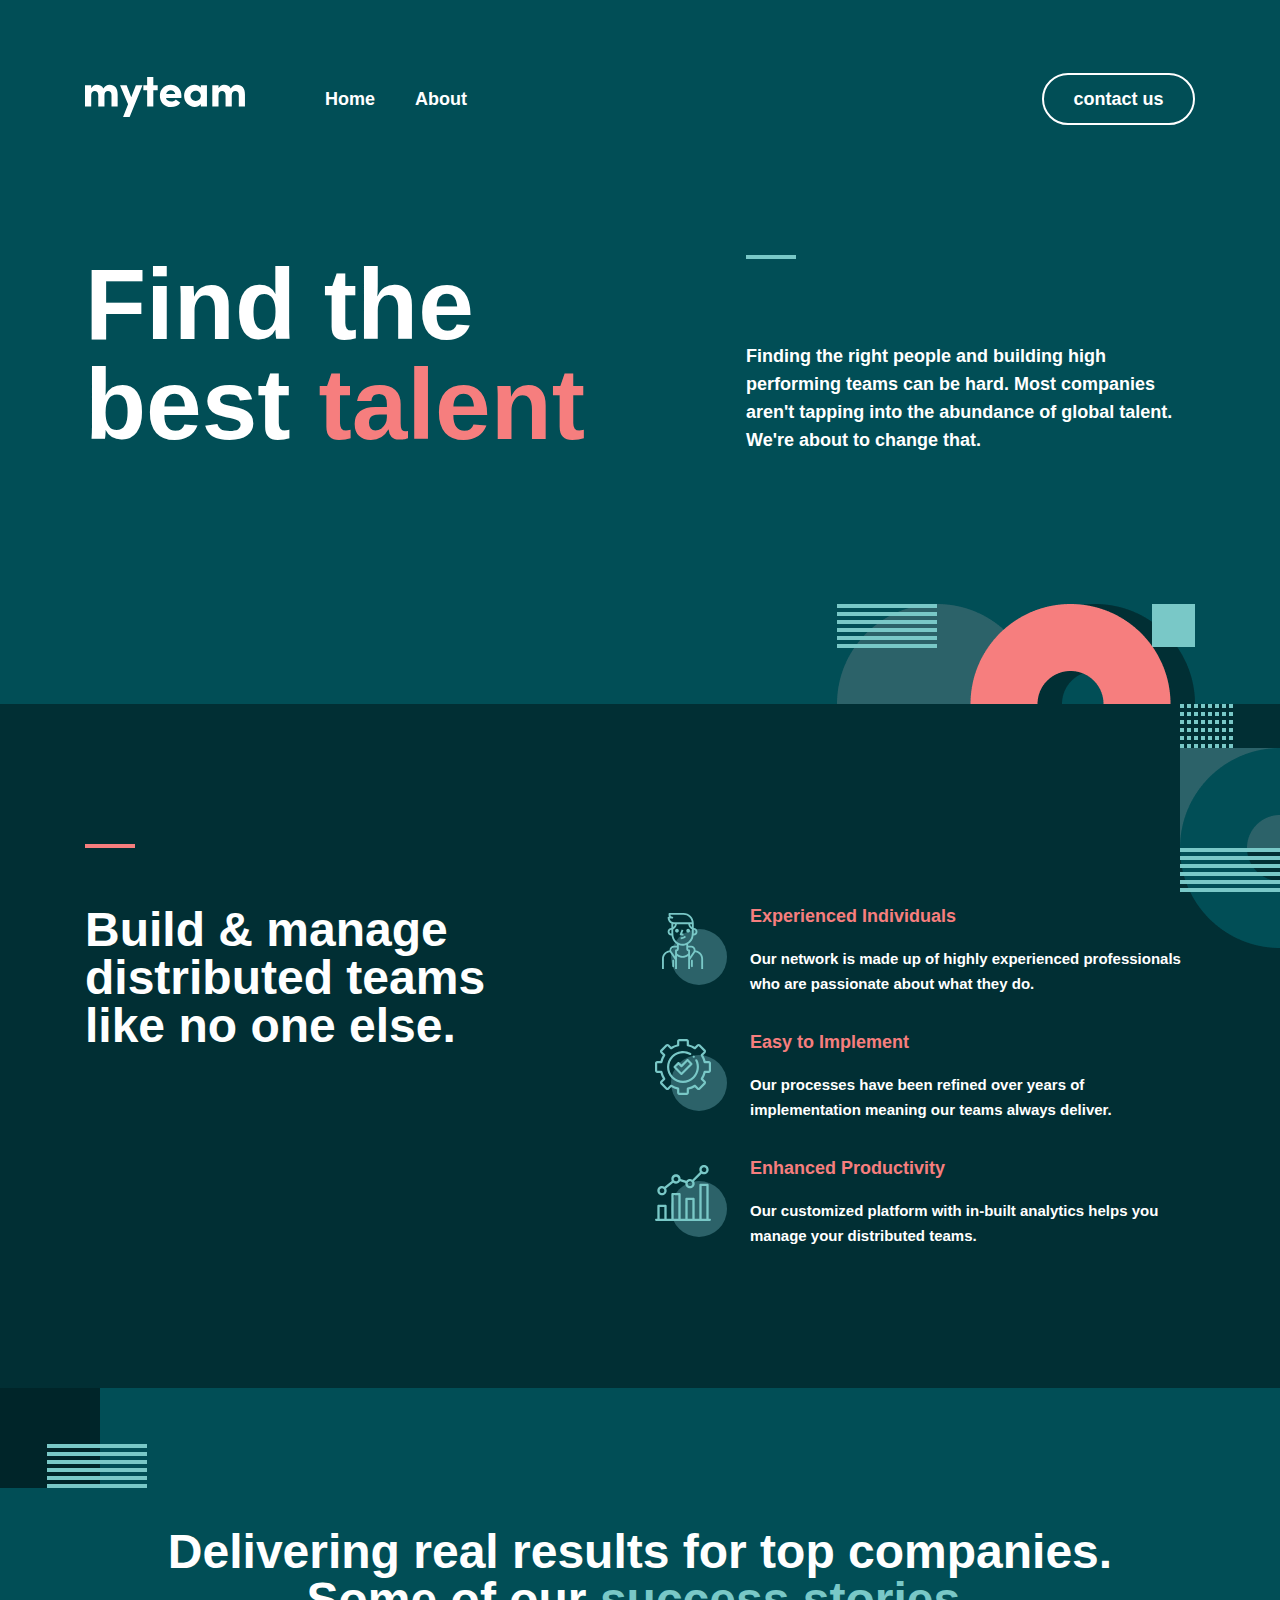
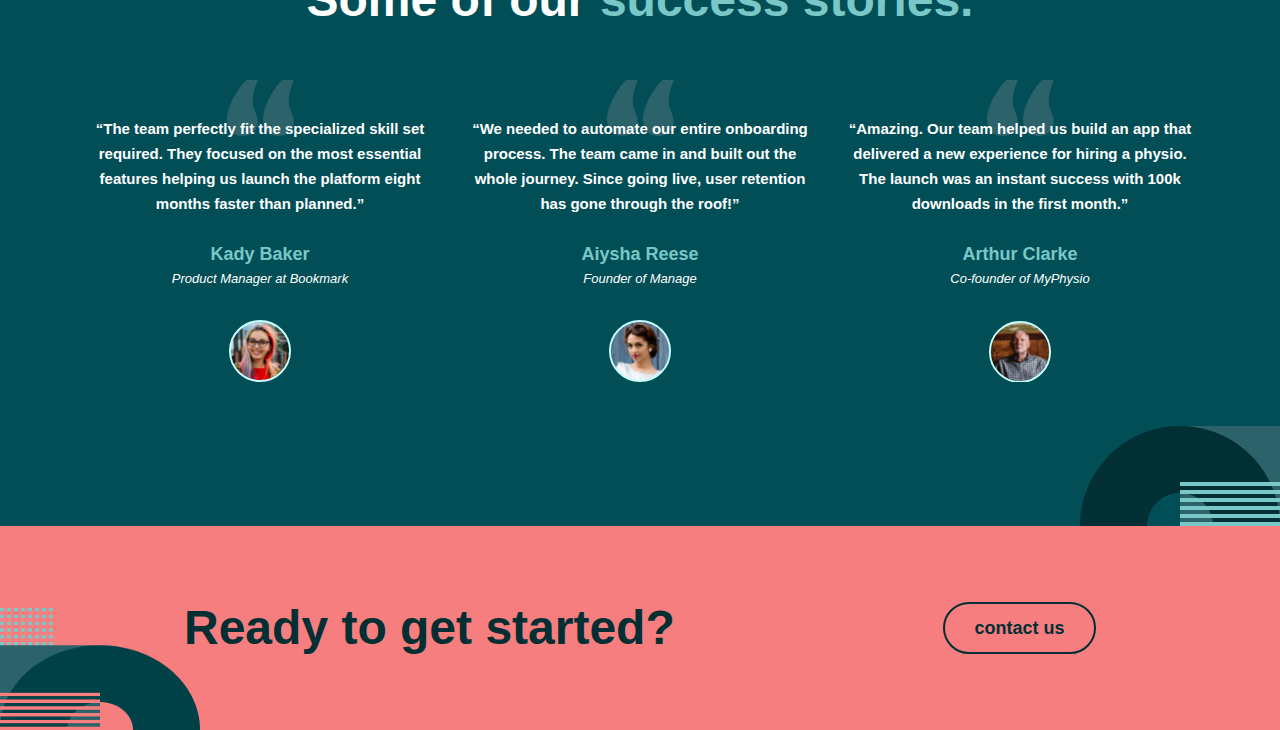
==== index.html @ 036b28e1 "initial commit" ====
<!DOCTYPE html>
<html lang="en">
<head>
    <meta charset="UTF-8">
    <meta name="viewport" content="width=device-width, initial-scale=1.0">
    <!-- <link rel="icon" href="__"> -->
    <link rel="stylesheet" href="./css/main.css">
    <title>Change Title</title>
</head>
<body>
    <!-- Site Header -->
    <header class="site-header">
        <div class="container">
            <div class="header">
                <div  class="header__logo-wrapper">
                       <a class="header__logo-link" href="/">
                            <img class="header__logo-img" src="./images/myteam-logo.svg" alt="Logo img" width="160" height="40">
                       </a>
                    <nav class="header__navbar nav">
                        <ul class="nav__list">
                            <li class="nav__item">
                                <a href="./index.html" class="nav__link">Home</a>
                            </li>
                            <li class="nav-item">
                                <a href="./about.html" class="nav__link">About</a>
                            </li>
                        </ul>
                    </nav>
                </div>
                <a class="header__contact-us-link" href="./contact-us.html"> contact us</a>
                <button class="header__btn-hmb">
                        <img src="./images/hamburger-icon.svg" alt="icom img" width="20" height="17">
                </button>
            </div>
        </div>
    </header>
    <!-- Site Header -->
    <main>
        <!-- Hero section  -->
        <section class="hero-section">
            <div class="container">
                <div class="hero">
                    <div class="hero__title-wrapper">
                        <h1 class="hero__title">Find the best <span class="hero__title hero__title--span">talent</span></h1>
                    </div>
                    <div class="hero__text-wrapper">
                        <span class="hero__text-line"></span>
                        <p class="hero__text">Finding the right people and building high performing teams can be hard. Most companies aren't tapping into the abundance of global talent. We're about to change that.</p>
                    </div>
                </div>
            </div>
        </section>
        <section class="scetion__build">
            <div class="container">
                <div class="build">
                    <div class="build__title-wrapper">
                        <span class="build__title-line"></span>
                        <h2 class="build__title">Build & manage distributed teams like no one else.</h2>
                    </div>
                    <ul class="build__list">
                        <li class="build__item">
                            <img class="build__item-img" src="./images/man.svg" alt="man img" width="72" height="72">
                            <div class="build__item-content">
                                <h3 class="build__subtitle">Experienced Individuals</h3>
                                <p class="build__subtext">Our network is made up of highly experienced professionals who are passionate about what they do.</p>
                            </div>
                        </li>
                        <li class="build__item">
                            <img class="build__item-img" src="./images/settings.svg" alt="man img" width="72" height="72">
                            <div class="build__item-content">
                                <h3 class="build__subtitle">Easy to Implement</h3>
                                <p class="build__subtext">Our processes have been refined over years of implementation meaning our teams always deliver.</p>
                            </div>
                        </li>
                        <li class="build__item">
                            <img class="build__item-img" src="./images/result.svg" alt="man img" width="72" height="72">
                            <div class="build__item-content">
                                <h3 class="build__subtitle">Enhanced Productivity</h3>
                                <p class="build__subtext">Our customized platform with in-built analytics helps you manage your distributed teams.</p>
                            </div>
                        </li>
                    </ul>
                </div>
            </div>
        </section>
        <section class="deliver-section">
            <div class="container deliver">
                    <div class="deliver__title-wrapper">
                        <h2 class="deliver__title">Delivering real results for top companies. Some of our <span class="deliver__title deliver__title--span">success stories.</span></h2>
                    </div>
                    <ul class="deliver__list">
                        <li class="deliver__item">
                            <p class="deliver__top-text"> “The team perfectly fit the specialized skill set required. They focused on the most essential features helping us launch the platform eight months faster than planned.”</p>
                            <strong class="deliver__person-name">Kady Baker</strong>
                            <p class="deliver__bottom-text">Product Manager at Bookmark</p>
                            <img class="deliver__person-img" src="./images/avatar1-img.svg" alt="person icon img" width="62" height="62">
                        </li>
                        <li class="deliver__item">
                            <p class="deliver__top-text"> “We needed to automate our entire onboarding process. The team came in and built out the whole journey. Since going live, user retention has gone through the roof!”</p>
                            <strong class="deliver__person-name">Aiysha Reese</strong>
                            <p class="deliver__bottom-text">Founder of Manage</p>
                            <img class="deliver__person-img" src="./images/avatar2-img.svg" alt="person icon img" width="62" height="62">
                        </li>
                        <li class="deliver__item">
                            <p class="deliver__top-text"> “Amazing. Our team helped us build an app that delivered a new experience for hiring a physio. The launch was an instant success with 100k downloads in the first month.”</p>
                            <strong class="deliver__person-name">Arthur Clarke</strong>
                            <p class="deliver__bottom-text">Co-founder of MyPhysio</p>
                            <img class="deliver__person-img" src="./images/avatar3-img.svg" alt="person icon img" width="62" height="62">
                        </li>
                    </ul>
            </div>
        </section>
        <section class="ready-section">
            <div class="container">
                <div class="ready">
                    <h2 class="ready__title">Ready to get started?</h2>
                    <a class="ready__link" href="#">contact us</a>
                </div>
            </div>
        </section>
       
    </main>
    <!-- Site Footer  -->
    <footer class="site-footer">
        <div class="container">
            <div class="footer"></div>
        </div>
    </footer>
    <!-- Site Footer  -->
</body>
</html
---- css/main.css ----
@font-face {
  font-display: swap;
  font-family: "Livvic";
  font-style: normal;
  font-weight: 600;
  src: url("../fonts/livvic-v14-latin-600.woff2") format("woff2");
}
@font-face {
  font-display: swap;
  font-family: "Livvic";
  font-style: normal;
  font-weight: 700;
  src: url("../fonts/livvic-v14-latin-700.woff2") format("woff2");
}
* {
  margin: 0;
  padding: 0;
  list-style: none;
  text-decoration: none;
  box-sizing: border-box;
}

body {
  font-family: "Livvic", sans-serif;
  background-color: rgb(1, 78, 86);
}

.visually-hidden {
  position: absolute;
  width: 1px;
  height: 1px;
  margin: -1px;
  border: 0;
  padding: 0;
  white-space: nowrap;
  -webkit-clip-path: inset(100%);
          clip-path: inset(100%);
  clip: rect(0 0 0 0);
  overflow: hidden;
}

.container {
  max-width: 1150px;
  margin: 0 auto;
  padding: 0 20px;
}

.site-header {
  padding: 73px 0 129px;
}

.header {
  display: flex;
  align-items: center;
  justify-content: space-between;
  gap: 0px;
}

.header__logo-wrapper {
  display: flex;
  align-items: center;
  justify-content: start;
  gap: 80px;
}

.header__logo-link {
  display: inline-block;
}

.nav__list {
  display: flex;
  align-items: center;
  justify-content: start;
  gap: 40px;
}

.nav__link {
  margin-bottom: 0px;
  font-size: 18px;
  font-weight: 600;
  line-height: 28px;
  color: white;
}

.header__contact-us-link {
  display: inline-block;
  width: 153px;
  padding: 10px 0;
  border-radius: 30px;
  border: 2px solid white;
  background-color: transparent;
  text-align: center;
  cursor: pointer;
  transition: all 0.3s linear;
  margin-bottom: 0px;
  font-size: 18px;
  font-weight: 600;
  line-height: 28px;
  color: white;
}
.header__contact-us-link:hover {
  background-color: white;
  color: rgb(1, 78, 86);
}

.header__btn-hmb {
  display: none;
  border: none;
  background-color: transparent;
}

@media only screen and (max-width: 800px) {
  .site-header {
    padding: 64px 0 112px;
  }
  .header__logo-img {
    width: 127px;
    height: 32px;
  }
  .header__logo-wrapper {
    display: flex;
    align-items: center;
    justify-content: start;
    gap: 48px;
  }
}
@media only screen and (max-width: 600px) {
  .nav__list {
    display: none;
  }
  .header__contact-us-link {
    display: none;
  }
  .header__logo-wrapper {
    display: flex;
    align-items: center;
    justify-content: start;
    gap: 0px;
  }
  .header__btn-hmb {
    display: block;
  }
  .header {
    display: flex;
    align-items: center;
    justify-content: space-between;
    gap: 0px;
  }
}
.hero-section {
  background-image: url(../../images/background-img-hero.png);
  background-repeat: no-repeat;
  background-size: 200px 200px;
  background-position: calc(50% - 741px) top;
}

.hero {
  padding-bottom: 250px;
  display: flex;
  align-items: center;
  justify-content: space-between;
  gap: 0px;
  background-image: url(../../images/hero-btmbg.png);
  background-repeat: no-repeat;
  background-size: 358px 100px;
  background-position: right bottom;
}

.hero__title-wrapper {
  max-width: 510px;
}

.hero__title {
  margin-bottom: 0px;
  font-size: 100px;
  font-weight: 700;
  line-height: 100px;
  color: white;
}

.hero__title--span {
  color: rgb(246, 126, 126);
}

.hero__text-wrapper {
  max-width: 449px;
}

.hero__text-line {
  display: inline-block;
  margin-bottom: 79px;
  width: 50px;
  height: 4px;
  background-color: rgb(121, 200, 199);
}

.hero__text {
  margin-bottom: 0px;
  font-size: 18px;
  font-weight: 600;
  line-height: 28px;
  color: white;
}

@media only screen and (max-width: 900px) {
  .hero {
    background-size: 100%;
    padding-bottom: 256px;
    flex-direction: column;
    text-align: center;
    display: flex;
    align-items: center;
    justify-content: start;
    gap: 24px;
    background-position: bottom center;
  }
  .hero__title {
    margin-bottom: 0px;
    font-size: 64px;
    font-weight: 700;
    line-height: 56px;
    color: white;
  }
  .hero__title--span {
    color: rgb(246, 126, 126);
  }
  .hero__text-line {
    display: none;
  }
}
@media only screen and (max-width: 600px) {
  .hero {
    padding-bottom: 197px;
    display: flex;
    align-items: center;
    justify-content: start;
    gap: 18px;
  }
  .hero__title {
    margin-bottom: 0px;
    font-size: 40px;
    font-weight: 700;
    line-height: 40px;
    color: white;
  }
  .hero__title--span {
    color: rgb(246, 126, 126);
  }
  .hero__text-line {
    display: none;
  }
  .hero__text {
    margin-bottom: 0px;
    font-size: 15x;
    font-weight: 600;
    line-height: 28px;
    color: white;
  }
}
.scetion__build {
  padding: 140px 0;
  background-color: rgb(1, 47, 52);
  background-image: url(../images/build-bg.png);
  background-repeat: no-repeat;
  background-size: 100px 244px;
  background-position: bottom right;
}

.build {
  display: flex;
  align-items: start;
  justify-content: space-between;
  gap: 0px;
}

.build__title-wrapper {
  max-width: 445px;
}

.build__title-line {
  display: inline-block;
  margin-bottom: 54px;
  width: 50px;
  height: 4px;
  background-color: rgb(246, 126, 126);
}

.build__title {
  margin-bottom: 0px;
  font-size: 48px;
  font-weight: 700;
  line-height: 48px;
  color: white;
}

.build__list {
  padding-top: 58px;
  flex-direction: column;
  display: flex;
  align-items: center;
  justify-content: start;
  gap: 32px;
}

.build__item {
  max-width: 540px;
  display: flex;
  align-items: center;
  justify-content: start;
  gap: 23px;
}

.build__item-img {
  display: block;
}

.build__subtitle {
  margin-bottom: 16px;
  font-size: 18px;
  font-weight: 700;
  line-height: 28px;
  color: rgb(246, 126, 126);
}

.build__subtext {
  margin-bottom: 0px;
  font-size: 15px;
  font-weight: 600;
  line-height: 25px;
  color: white;
}

@media only screen and (max-width: 1300px) {
  .scetion__build {
    background-position: top right;
  }
}
@media only screen and (max-width: 950px) {
  .scetion__build {
    padding: 100px 0;
  }
  .build {
    display: grid;
    place-content: center;
    flex-direction: column;
  }
  .build__title-wrapper {
    width: 100%;
  }
  .build__title-line {
    margin-bottom: 32px;
  }
  .build__title {
    margin-bottom: 0px;
    font-size: 32px;
    font-weight: 700;
    line-height: 32px;
    color: white;
  }
  .build__list {
    padding-top: 64px;
  }
  .build__item {
    max-width: 573px;
  }
}
@media only screen and (max-width: 600px) {
  .scetion__build {
    padding: 64px 0;
  }
  .build {
    display: grid;
    place-content: center;
    flex-direction: column;
  }
  .build__title-wrapper {
    max-width: 240px;
  }
  .build__list {
    padding-top: 56px;
    gap: 48px;
  }
  .build__item {
    flex-direction: column;
    text-align: center;
  }
  .build__subtitle {
    margin-bottom: 8px;
    font-size: 18px;
    font-weight: 700;
    line-height: 28px;
    color: rgb(246, 126, 126);
  }
}
.deliver-section {
  padding: 140px 0;
  background-image: url(../../images/deliver-top-bg.png), url(../../images/deliver-btm-img.png);
  background-repeat: no-repeat;
  background-size: 147px 100px, 200px 100px;
  background-position: top left, right bottom;
}

.deliver__title-wrapper {
  max-width: 950px;
  margin: 0 auto;
}

.deliver__title {
  margin-bottom: 56px;
  font-size: 48px;
  font-weight: 700;
  line-height: 48px;
  color: white;
  text-align: center;
}

.deliver__title--span {
  color: rgb(121, 200, 199);
}

.deliver__list {
  display: flex;
  align-items: center;
  justify-content: space-between;
  gap: 0px;
}

.deliver__item {
  max-width: 350px;
  padding-top: 36px;
  text-align: center;
  background-image: url(../images/arrow-img.svg);
  background-repeat: no-repeat;
  background-size: 67px 56px;
  background-position: center top;
}

.deliver__top-text {
  margin-bottom: 24px;
  font-size: 15px;
  font-weight: 600;
  line-height: 25px;
  color: white;
}

.deliver__person-name {
  display: block;
  margin-bottom: 2px;
  font-size: 18px;
  font-weight: 700;
  line-height: 28px;
  color: #79C8C7;
}

.deliver__bottom-text {
  margin-bottom: 32px;
  font-size: 13px;
  font-weight: 500;
  line-height: 18px;
  color: white;
  font-style: italic;
}

@media only screen and (max-width: 900px) {
  .deliver-section {
    padding: 100px 0;
  }
  .deliver__title-wrapper {
    max-width: 500px;
  }
  .deliver__title {
    margin-bottom: 48px;
    font-size: 32px;
    font-weight: 700;
    line-height: 32px;
    color: white;
  }
  .deliver__title--span {
    color: rgb(121, 200, 199);
  }
  .deliver__list {
    flex-direction: column;
    display: flex;
    align-items: center;
    justify-content: start;
    gap: 48px;
  }
  .deliver__item {
    max-width: 573px;
  }
  .deliver__top-text {
    margin-bottom: 16px;
  }
  .deliver__bottom-text {
    margin-bottom: 16px;
  }
}
@media only screen and (max-width: 600px) {
  .deliver-section {
    padding: 140px 0;
  }
}
.ready-section {
  padding: 76px 0;
  background-color: #F67E7E;
  background-image: url(../images/ready-bgimg.png);
  background-repeat: no-repeat;
  background-size: 200px 122px;
  background-position: left bottom;
  z-index: 444;
}

.ready {
  display: flex;
  align-items: center;
  justify-content: space-between;
  gap: 0px;
  margin: 0 auto;
  max-width: 912px;
}

.ready__title {
  margin-bottom: 0px;
  font-size: 48px;
  font-weight: 700;
  line-height: 48px;
  color: rgb(1, 47, 52);
}

.ready__link {
  display: inline-block;
  width: 153px;
  padding: 10px 0;
  border-radius: 30px;
  border: 2px solid rgb(1, 47, 52);
  background-color: transparent;
  text-align: center;
  cursor: pointer;
  transition: all 0.3s linear;
  margin-bottom: 0px;
  font-size: 18px;
  font-weight: 600;
  line-height: 28px;
  color: rgb(1, 47, 52);
}
.ready__link:hover {
  background-color: rgb(1, 47, 52);
  color: white;
}

@media only screen and (max-width: 1220px) {
  .ready {
    max-width: 736px;
  }
}
@media only screen and (max-width: 1000px) {
  .ready-section {
    padding: 90px 0;
  }
  .ready {
    max-width: 573px;
  }
  .ready__title {
    margin-bottom: 0px;
    font-size: 32px;
    font-weight: 700;
    line-height: 32px;
    color: rgb(1, 47, 52);
  }
}
@media only screen and (max-width: 700px) {
  .ready-section {
    padding: 89px 0;
  }
  .ready {
    flex-direction: column;
    max-width: 327px;
    text-align: center;
  }
  .ready__title {
    margin-bottom: 24px;
    font-size: 32px;
    font-weight: 700;
    line-height: 32px;
    color: rgb(1, 47, 52);
  }
}/*# sourceMappingURL=main.css.map */
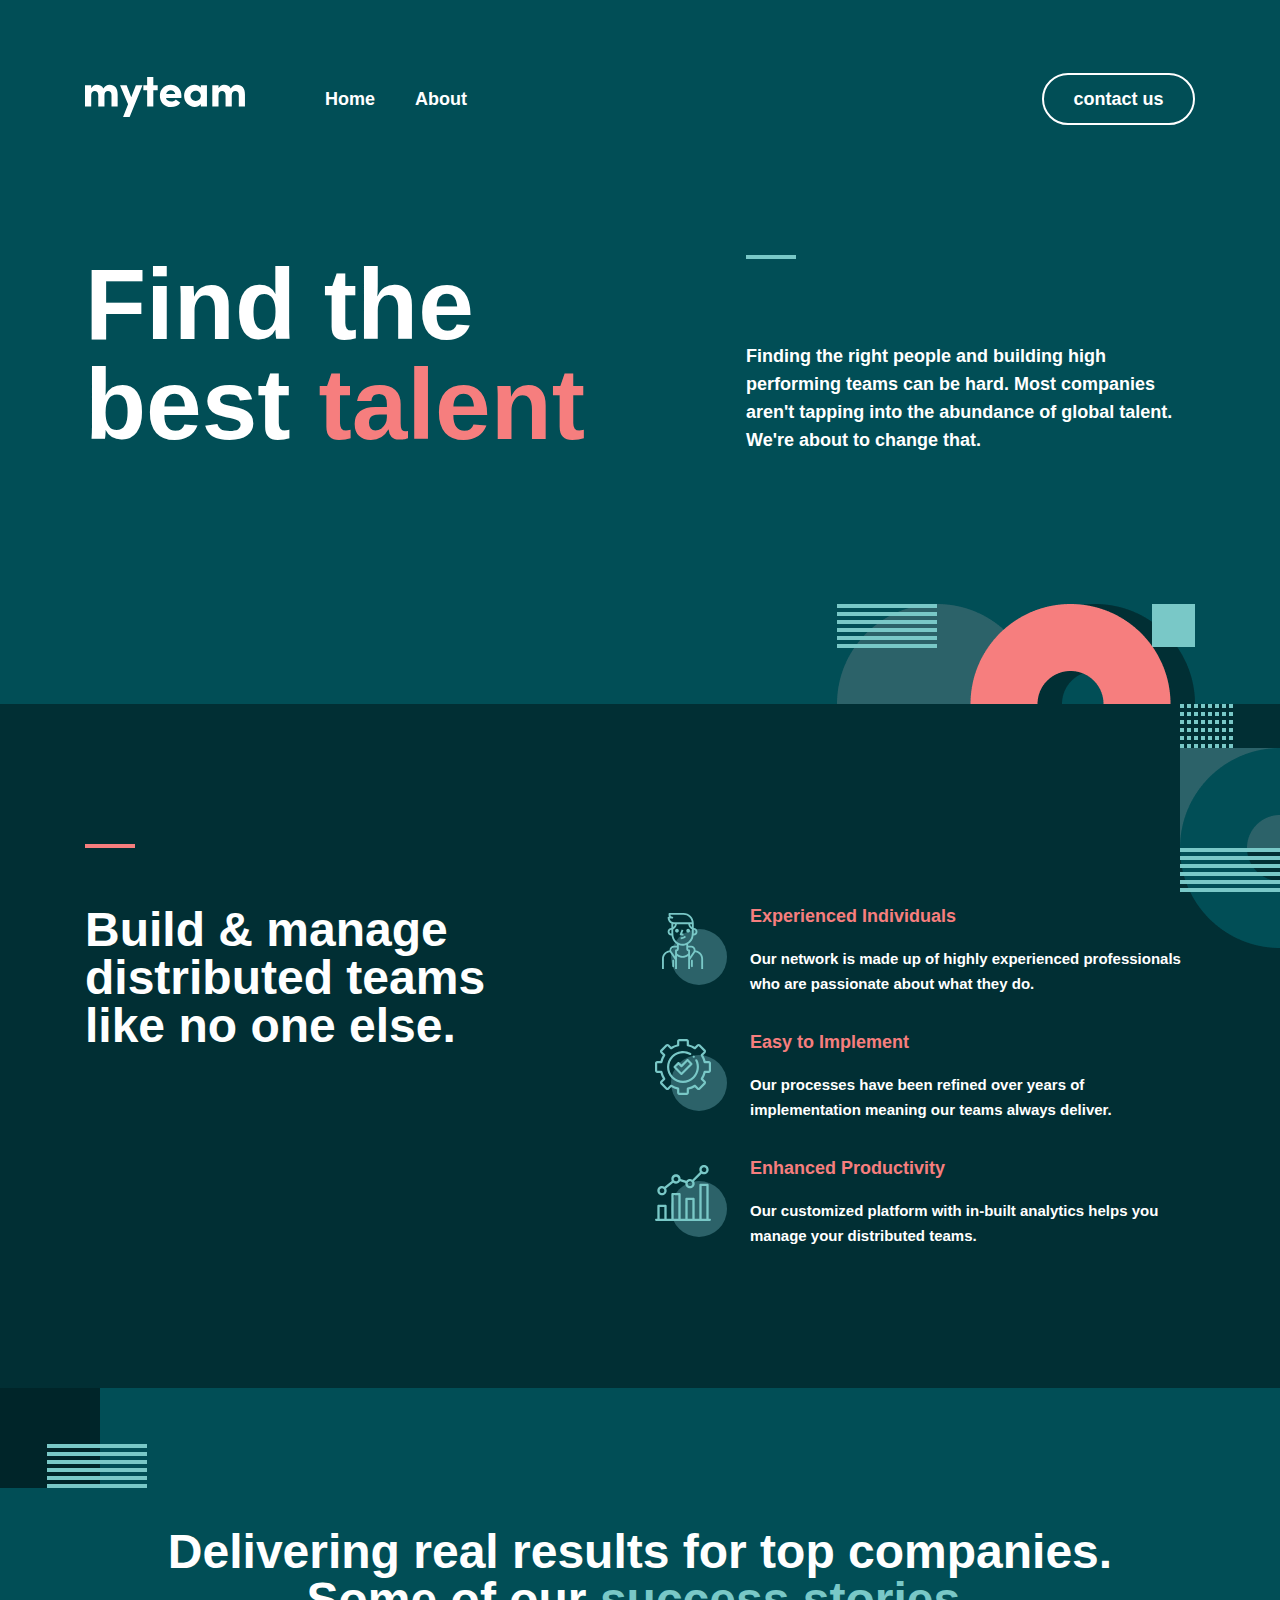
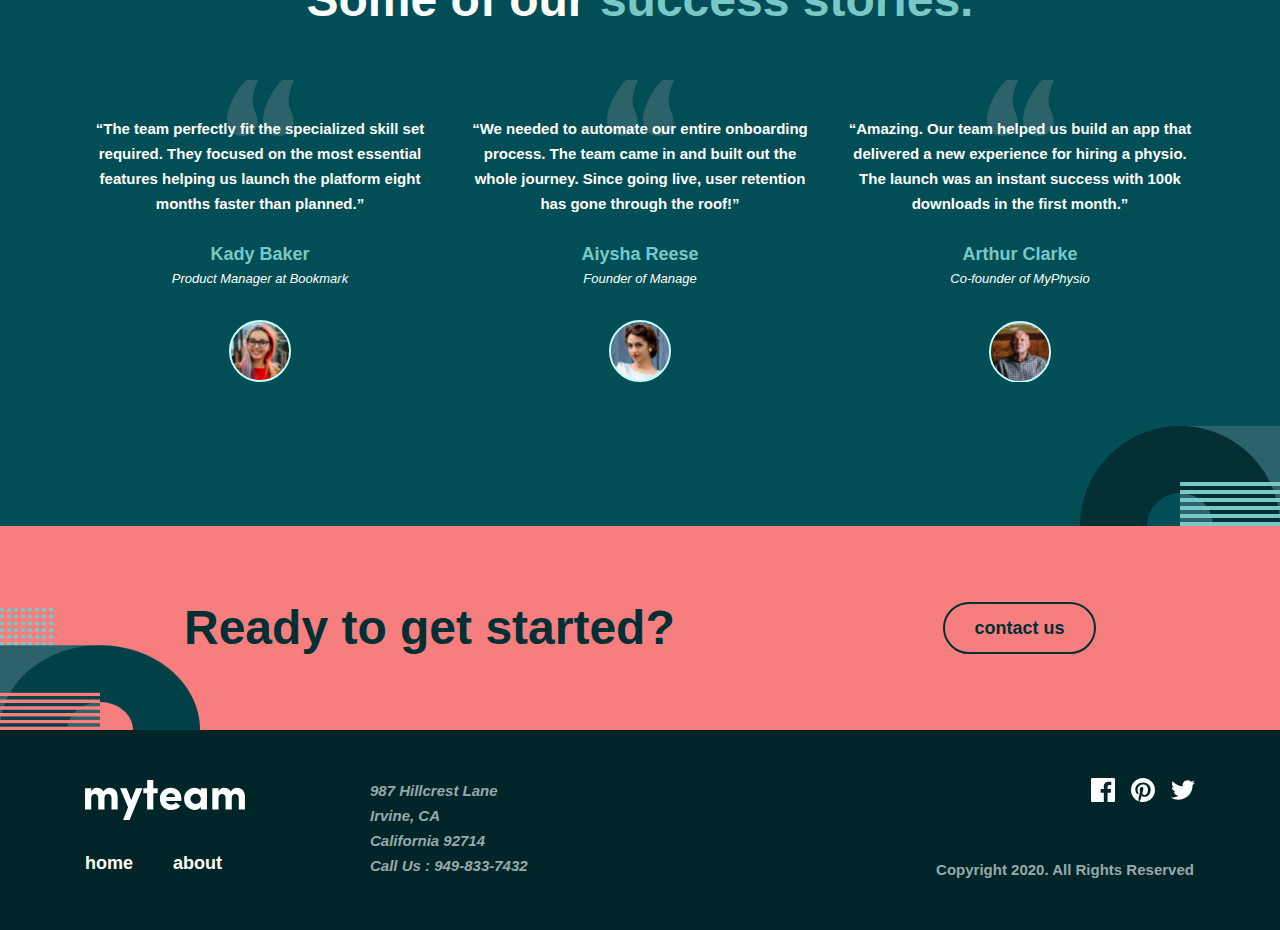
==== commit 7f7cf312: "initial commit" ====
--- a/index.html
+++ b/index.html
@@ -3,9 +3,9 @@
 <head>
     <meta charset="UTF-8">
     <meta name="viewport" content="width=device-width, initial-scale=1.0">
-    <!-- <link rel="icon" href="__"> -->
+    <link rel="icon" href="./images/myteam-logo.svg">
     <link rel="stylesheet" href="./css/main.css">
-    <title>Change Title</title>
+    <title>myteam</title>
 </head>
 <body>
     <!-- Site Header -->
@@ -33,6 +33,24 @@
                 </button>
             </div>
         </div>
+
+        <div id="modal-outer" class="header__modal-outer modal">
+            <div class="modal__inner">
+                <button class="modal__close-btn">
+                    <img src="./images/modal-outer-lcon-img.svg" alt="icon img" width="16" height="16">
+                </button>
+                <ul class="modal__list">
+                    <li class="modal__item">
+                        <a class="modal__link" href="./index.html">home</a>
+                    </li>
+                    <li class="modal__item">
+                        <a class="modal__link" href="./about.html">about</a>
+                    </li>
+                </ul>
+                <a class="modal__contact-link" href="#">contact us</a>
+            </div>
+        </div>
+
     </header>
     <!-- Site Header -->
     <main>
@@ -118,14 +136,61 @@
                 </div>
             </div>
         </section>
-       
     </main>
     <!-- Site Footer  -->
     <footer class="site-footer">
         <div class="container">
-            <div class="footer"></div>
+            <div class="footer">
+                <div class="footer__logo-address-wrapper">
+                    <div class="footer__logo-wrapper">
+                        <a class="footer__logo-link" href="./index.html">
+                            <img class="footer__logo-img" src="./images/myteam-logo.svg" alt="logo img" width="160" height="40">
+                        </a>
+                        <div class="footer__page-links">
+                            <a class="footer__link" href="./index.html">home</a>
+                            <a class="footer__link" href="./about.html">about</a>
+                        </div>
+                    </div>
+                    <div class="footer__address-wrapper">
+                        <address class="footer__address">
+                            987  Hillcrest Lane <br> 
+                            Irvine, CA <br> 
+                            California 92714 <br> 
+                            Call Us : <a href="tel:9498337432">949-833-7432</a>
+                        </address>
+                    </div>
+                </div>
+                <div class="footer___icon-wrapper">
+                    <ul class="footer__list-icon">
+                        <li class="footer___item-icon">
+                            <a target="_blank" class="footer__icon-link" href="https://facebook.com">
+                                <svg width="24" height="24" viewBox="0 0 24 24" fill="none" xmlns="http://www.w3.org/2000/svg">
+                                    <path d="M22.675 0H1.325C0.593 0 0 0.593 0 1.325V22.676C0 23.407 0.593 24 1.325 24H12.82V14.706H9.692V11.084H12.82V8.413C12.82 5.313 14.713 3.625 17.479 3.625C18.804 3.625 19.942 3.724 20.274 3.768V7.008L18.356 7.009C16.852 7.009 16.561 7.724 16.561 8.772V11.085H20.148L19.681 14.707H16.561V24H22.677C23.407 24 24 23.407 24 22.675V1.325C24 0.593 23.407 0 22.675 0Z" fill="currentColor"/>
+                                </svg>
+                            </a>
+                        </li>
+                        <li class="footer___item-list">
+                            <a target="_blank" class="footer__icon-link" href="https://pinterest.com">
+                                <svg width="24" height="24" viewBox="0 0 24 24" fill="none" xmlns="http://www.w3.org/2000/svg">
+                                    <path id="Path" d="M12 0C5.373 0 0 5.372 0 12C0 17.084 3.163 21.426 7.627 23.174C7.522 22.225 7.427 20.769 7.669 19.733C7.887 18.796 9.076 13.768 9.076 13.768C9.076 13.768 8.717 13.049 8.717 11.986C8.717 10.318 9.684 9.072 10.888 9.072C11.911 9.072 12.406 9.841 12.406 10.762C12.406 11.791 11.751 13.33 11.412 14.757C11.129 15.951 12.011 16.926 13.189 16.926C15.322 16.926 16.961 14.677 16.961 11.431C16.961 8.558 14.897 6.549 11.949 6.549C8.535 6.549 6.531 9.11 6.531 11.756C6.531 12.787 6.928 13.894 7.424 14.494C7.522 14.613 7.536 14.718 7.507 14.839L7.174 16.199C7.121 16.419 7 16.466 6.772 16.36C5.273 15.662 4.336 13.471 4.336 11.711C4.336 7.926 7.086 4.449 12.265 4.449C16.428 4.449 19.663 7.416 19.663 11.38C19.663 15.516 17.056 18.844 13.436 18.844C12.22 18.844 11.077 18.213 10.686 17.466L9.938 20.319C9.667 21.362 8.936 22.669 8.446 23.465C9.57 23.812 10.763 24 12 24C18.627 24 24 18.627 24 12C24 5.372 18.627 0 12 0Z" fill="currentColor"/>
+                                </svg>
+                            </a>
+                        </li>
+                        <li class="footer___item-list">
+                            <a target="_blank" class="footer__icon-link" href="https://twitter.com">
+                                <svg width="24" height="20" viewBox="0 0 24 20" fill="none" xmlns="http://www.w3.org/2000/svg">
+                                    <path id="Path" d="M24 2.55699C23.117 2.94899 22.168 3.21299 21.172 3.33199C22.189 2.72299 22.97 1.75799 23.337 0.607986C22.386 1.17199 21.332 1.58199 20.21 1.80299C19.313 0.845986 18.032 0.247986 16.616 0.247986C13.437 0.247986 11.101 3.21399 11.819 6.29299C7.728 6.08799 4.1 4.12799 1.671 1.14899C0.381 3.36199 1.002 6.25699 3.194 7.72299C2.388 7.69699 1.628 7.47599 0.965 7.10699C0.911 9.38799 2.546 11.522 4.914 11.997C4.221 12.185 3.462 12.229 2.69 12.081C3.316 14.037 5.134 15.46 7.29 15.5C5.22 17.123 2.612 17.848 0 17.54C2.179 18.937 4.768 19.752 7.548 19.752C16.69 19.752 21.855 12.031 21.543 5.10599C22.505 4.41099 23.34 3.54399 24 2.55699Z" fill="currentColor"/>
+                                 </svg>
+                            </a>
+                        </li>
+                    </ul>
+                    <p class="footer__icon-text">Copyright 2020. All Rights Reserved</p>
+                </div>
+            </div>
         </div>
     </footer>
     <!-- Site Footer  -->
+
+    <script type="text/javascript" src="./js/main.js"></script>
 </body>
 </html--- a/css/main.css
+++ b/css/main.css
@@ -46,7 +46,7 @@
 }
 
 .site-header {
-  padding: 73px 0 129px;
+  padding: 73px 0 0 0;
 }
 
 .header {
@@ -80,6 +80,10 @@
   font-weight: 600;
   line-height: 28px;
   color: white;
+  transition: all 0.3s linear;
+}
+.nav__link:hover {
+  color: rgb(246, 126, 126);
 }
 
 .header__contact-us-link {
@@ -109,9 +113,96 @@
   background-color: transparent;
 }
 
+.header__modal-outer {
+  position: fixed;
+  width: 100%;
+  top: 0;
+  bottom: 0;
+  right: -100%;
+  -webkit-backdrop-filter: blur(5px);
+          backdrop-filter: blur(5px);
+  z-index: 50;
+  transition: all 0.3s linear;
+}
+
+.modal__inner {
+  position: fixed;
+  padding: 56px 25px 0 48px;
+  z-index: 51;
+  right: 0;
+  width: 65%;
+  height: 100vh;
+  background-color: #2C6269;
+  background-image: url(../images/modal-bgimage.png);
+  background-repeat: no-repeat;
+  background-size: 100px 200px;
+  background-position: right bottom;
+}
+
+.modal__close-btn {
+  background-color: transparent;
+  border: none;
+  display: block;
+  margin-left: auto;
+}
+
+.show-outer {
+  right: 0;
+}
+
+.show-inner {
+  right: 0;
+}
+
+.scrol-hidden {
+  overflow-y: hidden;
+}
+
+.modal__list {
+  display: flex;
+  align-items: start;
+  justify-content: start;
+  gap: 24px;
+  flex-direction: column;
+  margin-bottom: 36px;
+}
+
+.modal__link {
+  margin-bottom: 0px;
+  font-size: 18px;
+  font-weight: 600;
+  line-height: 28px;
+  color: white;
+  transition: all 0.3s linear;
+}
+.modal__link:hover {
+  color: rgb(246, 126, 126);
+}
+
+.modal__contact-link {
+  display: inline-block;
+  width: 159px;
+  padding: 10px 0;
+  border-radius: 30px;
+  border: 2px solid white;
+  background-color: transparent;
+  text-align: center;
+  cursor: pointer;
+  transition: all 0.3s linear;
+  margin-bottom: 0px;
+  font-size: 18px;
+  font-weight: 600;
+  line-height: 28px;
+  color: white;
+}
+.modal__contact-link:hover {
+  background-color: white;
+  color: rgb(1, 78, 86);
+}
+
 @media only screen and (max-width: 800px) {
   .site-header {
-    padding: 64px 0 112px;
+    padding: 64px 0 0;
   }
   .header__logo-img {
     width: 127px;
@@ -148,6 +239,7 @@
   }
 }
 .hero-section {
+  padding-top: 129px;
   background-image: url(../../images/background-img-hero.png);
   background-repeat: no-repeat;
   background-size: 200px 200px;
@@ -160,7 +252,7 @@
   align-items: center;
   justify-content: space-between;
   gap: 0px;
-  background-image: url(../../images/hero-btmbg.png);
+  background-image: url(../images/hero-btmbg.png);
   background-repeat: no-repeat;
   background-size: 358px 100px;
   background-position: right bottom;
@@ -203,6 +295,9 @@
 }
 
 @media only screen and (max-width: 900px) {
+  .hero-section {
+    padding-top: 122px;
+  }
   .hero {
     background-size: 100%;
     padding-bottom: 256px;
@@ -229,6 +324,9 @@
   }
 }
 @media only screen and (max-width: 600px) {
+  .hero-section {
+    padding-top: 80px;
+  }
   .hero {
     padding-bottom: 197px;
     display: flex;
@@ -394,14 +492,14 @@
 }
 .deliver-section {
   padding: 140px 0;
-  background-image: url(../../images/deliver-top-bg.png), url(../../images/deliver-btm-img.png);
+  background-image: url(../images/deliver-top-bg.png), url(../images/deliver-btm-img.png);
   background-repeat: no-repeat;
   background-size: 147px 100px, 200px 100px;
   background-position: top left, right bottom;
 }
 
 .deliver__title-wrapper {
-  max-width: 950px;
+  max-width: 945px;
   margin: 0 auto;
 }
 
@@ -507,7 +605,6 @@
   background-repeat: no-repeat;
   background-size: 200px 122px;
   background-position: left bottom;
-  z-index: 444;
 }
 
 .ready {
@@ -584,4 +681,573 @@
     line-height: 32px;
     color: rgb(1, 47, 52);
   }
+}
+.site-footer {
+  padding: 48px 0;
+  background-color: #002529;
+}
+
+.footer {
+  display: flex;
+  align-items: start;
+  justify-content: space-between;
+  gap: 0px;
+}
+
+.footer__logo-address-wrapper {
+  display: flex;
+  align-items: center;
+  justify-content: start;
+  gap: 125px;
+}
+
+.footer__logo-wrapper {
+  width: 160px;
+}
+
+.footer__logo-link {
+  display: inline-block;
+  margin-bottom: 25px;
+}
+
+.footer__page-links {
+  display: flex;
+  align-items: center;
+  justify-content: start;
+  gap: 40px;
+}
+
+.footer__link {
+  margin-bottom: 0px;
+  font-size: 18px;
+  font-weight: 600;
+  line-height: 28px;
+  color: white;
+  transition: all 0.3s linear;
+}
+.footer__link:hover {
+  color: rgb(246, 126, 126);
+}
+
+.footer__address {
+  margin-bottom: 0px;
+  font-size: 15px;
+  font-weight: 600;
+  line-height: 25px;
+  color: #99A8A9;
+}
+
+.footer__address > a {
+  color: #99A8A9;
+}
+
+.footer___icon-wrapper {
+  max-width: 260px;
+  width: 100%;
+  display: flex;
+  align-items: center;
+  justify-content: start;
+  gap: 51px;
+  flex-direction: column;
+}
+
+.footer__list-icon {
+  display: flex;
+  align-items: center;
+  justify-content: start;
+  gap: 16px;
+  margin-left: auto;
+}
+
+.footer__icon-link {
+  color: white;
+  transition: all 0.3s linear;
+}
+.footer__icon-link:hover {
+  color: rgb(246, 126, 126);
+}
+
+.footer__icon-text {
+  margin-bottom: 0px;
+  font-size: 15px;
+  font-weight: 600;
+  line-height: 25px;
+  color: #99A8A9;
+}
+
+@media only screen and (max-width: 800px) {
+  .site-footer {
+    padding: 56px 0;
+  }
+  .footer {
+    display: flex;
+    align-items: start;
+    justify-content: start;
+    gap: 0px;
+    flex-direction: column;
+  }
+  .footer__logo-address-wrapper {
+    display: flex;
+    align-items: center;
+    justify-content: space-between;
+    gap: 0px;
+    width: 100%;
+    margin-bottom: 32px;
+  }
+  .footer__logo-wrapper {
+    max-width: 107px;
+  }
+  .footer__logo-link {
+    margin-bottom: 53px;
+  }
+  .footer__logo-img {
+    width: 96px;
+    height: 24px;
+  }
+  .footer__page-links {
+    display: flex;
+    align-items: center;
+    justify-content: start;
+    gap: 24px;
+  }
+  .footer__link {
+    margin-bottom: 0px;
+    font-size: 15px;
+    font-weight: 600;
+    line-height: 25px;
+    color: white;
+  }
+  .footer__address {
+    text-align: right;
+  }
+  .footer___icon-wrapper {
+    display: flex;
+    align-items: center;
+    justify-content: space-between;
+    gap: 0px;
+    flex-direction: row;
+    max-width: 100%;
+  }
+  .footer__list-icon {
+    display: flex;
+    align-items: center;
+    justify-content: start;
+    gap: 16px;
+    margin-left: 0;
+  }
+}
+@media only screen and (max-width: 500px) {
+  .site-footer {
+    padding: 65px 0;
+  }
+  .footer {
+    display: flex;
+    align-items: start;
+    justify-content: start;
+    gap: 0px;
+    flex-direction: column;
+    text-align: center;
+  }
+  .footer__logo-address-wrapper {
+    display: flex;
+    align-items: center;
+    justify-content: space-between;
+    gap: 0px;
+    width: 100%;
+    margin-bottom: 40px;
+    flex-direction: column;
+  }
+  .footer__logo-wrapper {
+    max-width: 107px;
+    margin-bottom: 24px;
+  }
+  .footer__logo-link {
+    margin-bottom: 24px;
+  }
+  .footer__address {
+    text-align: center;
+  }
+  .footer___icon-wrapper {
+    display: flex;
+    align-items: center;
+    justify-content: start;
+    gap: 16px;
+    flex-direction: column;
+  }
+}
+.about-hero {
+  padding-bottom: 120px;
+  background-image: url(../images/about-bg.png);
+  background-repeat: no-repeat;
+  background-size: 100px 200px;
+  background-position: bottom right;
+}
+
+.about {
+  display: flex;
+  align-items: top;
+  justify-content: space-between;
+  gap: 0px;
+}
+
+.about__title {
+  margin-bottom: 0px;
+  font-size: 64px;
+  font-weight: 700;
+  line-height: 100px;
+  color: white;
+  margin-right: 50px;
+}
+
+.about__text-wrapper {
+  max-width: 730px;
+  width: 100%;
+}
+
+.about__text-line {
+  display: inline-block;
+  margin-bottom: 79px;
+  width: 50px;
+  height: 4px;
+  background-color: rgb(246, 126, 126);
+}
+
+.about__text {
+  margin-bottom: 0px;
+  font-size: 18px;
+  font-weight: 600;
+  line-height: 28px;
+  color: white;
+}
+
+@media only screen and (max-width: 800px) {
+  .about-hero {
+    padding: 112px 0;
+  }
+  .about {
+    display: flex;
+    align-items: center;
+    justify-content: space-between;
+    gap: 0px;
+    flex-direction: column;
+  }
+  .about__title {
+    margin-bottom: 0px;
+    font-size: 64px;
+    font-weight: 700;
+    line-height: 56px;
+    color: white;
+    margin-bottom: 24px;
+  }
+  .about__text-line {
+    display: none;
+  }
+  .about__text-wrapper {
+    max-width: 457px;
+    margin: 0 auto;
+  }
+  .about__text {
+    text-align: center;
+    margin-bottom: 0px;
+    font-size: 15px;
+    font-weight: 600;
+    line-height: 28px;
+    color: white;
+  }
+}
+@media only screen and (max-width: 500px) {
+  .about-hero {
+    padding: 108px 80px;
+    background-position: right 369px;
+  }
+  .about__title {
+    margin-bottom: 0px;
+    font-size: 40px;
+    font-weight: 700;
+    line-height: 40px;
+    color: white;
+    margin-bottom: 16px;
+  }
+  .about__text-wrapper {
+    max-width: 327px;
+    margin: 0 auto;
+  }
+}
+.director-section {
+  padding: 140px 0;
+  background-color: #004047;
+  background-image: url(../images/durector-top-bg.png), url(../images/director-btmbg.png);
+  background-repeat: no-repeat;
+  background-size: 100px 200px, 147px 100px;
+  background-position: top left, right bottom;
+}
+
+.director__title {
+  margin-bottom: 64px;
+  font-size: 48px;
+  font-weight: 700;
+  line-height: 48px;
+  color: white;
+  text-align: center;
+}
+
+.director__list {
+  display: flex;
+  align-items: center;
+  justify-content: start;
+  gap: 30px;
+  flex-wrap: wrap;
+  row-gap: 48px;
+}
+
+.director__item {
+  max-width: 350px;
+  padding: 32px 24px 56px;
+  background-color: #012F34;
+  position: relative;
+}
+
+.director__content-wrapper {
+  width: 302px;
+  text-align: center;
+}
+
+.director__icon-img {
+  margin-bottom: 16px;
+}
+
+.director__name {
+  display: block;
+  margin-bottom: 0px;
+  font-size: 18px;
+  font-weight: 700;
+  line-height: 28px;
+  color: #79C8C7;
+}
+
+.director__text {
+  margin-bottom: 24px;
+  font-size: 15px;
+  font-weight: 600;
+  line-height: 25px;
+  color: white;
+}
+
+.director__info-wrapper {
+  position: absolute;
+  left: 0;
+  right: 0;
+  margin: 0 auto;
+  bottom: -28px;
+  width: 56px;
+  height: 56px;
+  border-radius: 50%;
+  background-color: rgb(246, 126, 126);
+  padding: 20px;
+  transition: all 0.3s linear;
+}
+.director__info-wrapper:hover {
+  background-color: #79C8C7;
+}
+
+.director__item-info {
+  max-width: 350px;
+  padding: 58px 48px 64px;
+  background-color: #002529;
+  position: relative;
+}
+
+.director__info-content-wrapper {
+  text-align: center;
+  max-width: 254px;
+}
+
+.director__content-name {
+  display: block;
+  margin-bottom: 8px;
+  font-size: 18px;
+  font-weight: 700;
+  line-height: 28px;
+  color: #79C8C7;
+}
+
+.director__info-text {
+  margin-bottom: 24px;
+  font-size: 15px;
+  font-weight: 600;
+  line-height: 25px;
+  color: white;
+}
+
+.director__content-list {
+  display: flex;
+  align-items: center;
+  justify-content: start;
+  gap: 16px;
+  margin: 0 97px;
+}
+
+.director__icon-link {
+  color: white;
+  transition: all 0.3s linear;
+}
+.director__icon-link:hover {
+  color: rgb(246, 126, 126);
+}
+
+.director__info-wrapper-outer {
+  position: absolute;
+  left: 0;
+  right: 0;
+  margin: 0 auto;
+  bottom: -28px;
+  width: 56px;
+  height: 56px;
+  border-radius: 50%;
+  background-color: #79C8C7;
+  padding: 20px;
+  transition: all 0.3s linear;
+}
+.director__info-wrapper-outer:hover {
+  background-color: rgb(246, 126, 126);
+}
+
+@media only screen and (max-width: 800px) {
+  .director-section {
+    padding: 100px 0 128px;
+  }
+  .director__title {
+    margin-bottom: 48px;
+    font-size: 32px;
+    font-weight: 700;
+    line-height: 32px;
+    color: white;
+  }
+  .director__list {
+    justify-content: center;
+  }
+  .director__item {
+    max-width: 281px;
+  }
+  .director__content-wrapper {
+    max-width: 233px;
+  }
+  .director__item-info {
+    max-width: 281px;
+    padding: 58px 23px 64px;
+  }
+}
+@media only screen and (max-width: 500px) {
+  .director-section {
+    padding: 88px 0 116px;
+    background-position-y: -100px, bottom;
+  }
+  .director__item {
+    max-width: 327px;
+  }
+  .director__content-wrapper {
+    max-width: 279px;
+  }
+  .director__item-info {
+    max-width: 327px;
+    padding: 58px 46px 64px;
+  }
+}
+.client-section {
+  padding: 140px 0;
+  background-color: #012F34;
+  background-image: url(../images/clients-bg.png);
+  background-repeat: no-repeat;
+  background-size: 200px 200px;
+  background-position: top left;
+}
+
+.client__title {
+  margin-bottom: 64px;
+  font-size: 48px;
+  font-weight: 700;
+  line-height: 48px;
+  color: white;
+  text-align: center;
+}
+
+.client__list {
+  display: flex;
+  align-items: center;
+  justify-content: space-between;
+  gap: 0px;
+}
+
+@media only screen and (max-width: 900px) {
+  .client-section {
+    padding: 100px 0;
+    background-position-y: -100px;
+  }
+  .client__title {
+    margin-bottom: 48px;
+    font-size: 32px;
+    font-weight: 700;
+    line-height: 32px;
+    color: white;
+  }
+  .client__img-first {
+    width: 103px;
+    height: 17px;
+  }
+  .client__img-second {
+    width: 114px;
+    height: 14px;
+  }
+  .client__img-third {
+    width: 112px;
+    height: 17px;
+  }
+  .client__img-fourth {
+    width: 103px;
+    height: 17px;
+  }
+  .client__img-fifth {
+    width: 61px;
+    height: 28px;
+  }
+}
+@media only screen and (max-width: 600px) {
+  .client-section {
+    padding: 88px 0;
+    background-position: -100px -100px;
+  }
+  .client__title {
+    margin-bottom: 64px;
+    font-size: 32px;
+    font-weight: 700;
+    line-height: 32px;
+    color: white;
+  }
+  .client__list {
+    display: flex;
+    align-items: center;
+    justify-content: center;
+    gap: 57px;
+    flex-direction: column;
+  }
+  .client__img-first {
+    width: 146px;
+    height: 24px;
+  }
+  .client__img-second {
+    width: 162px;
+    height: 20px;
+  }
+  .client__img-third {
+    width: 159px;
+    height: 24px;
+  }
+  .client__img-fourth {
+    width: 146px;
+    height: 24px;
+  }
+  .client__img-fifth {
+    width: 86px;
+    height: 40px;
+  }
 }/*# sourceMappingURL=main.css.map */